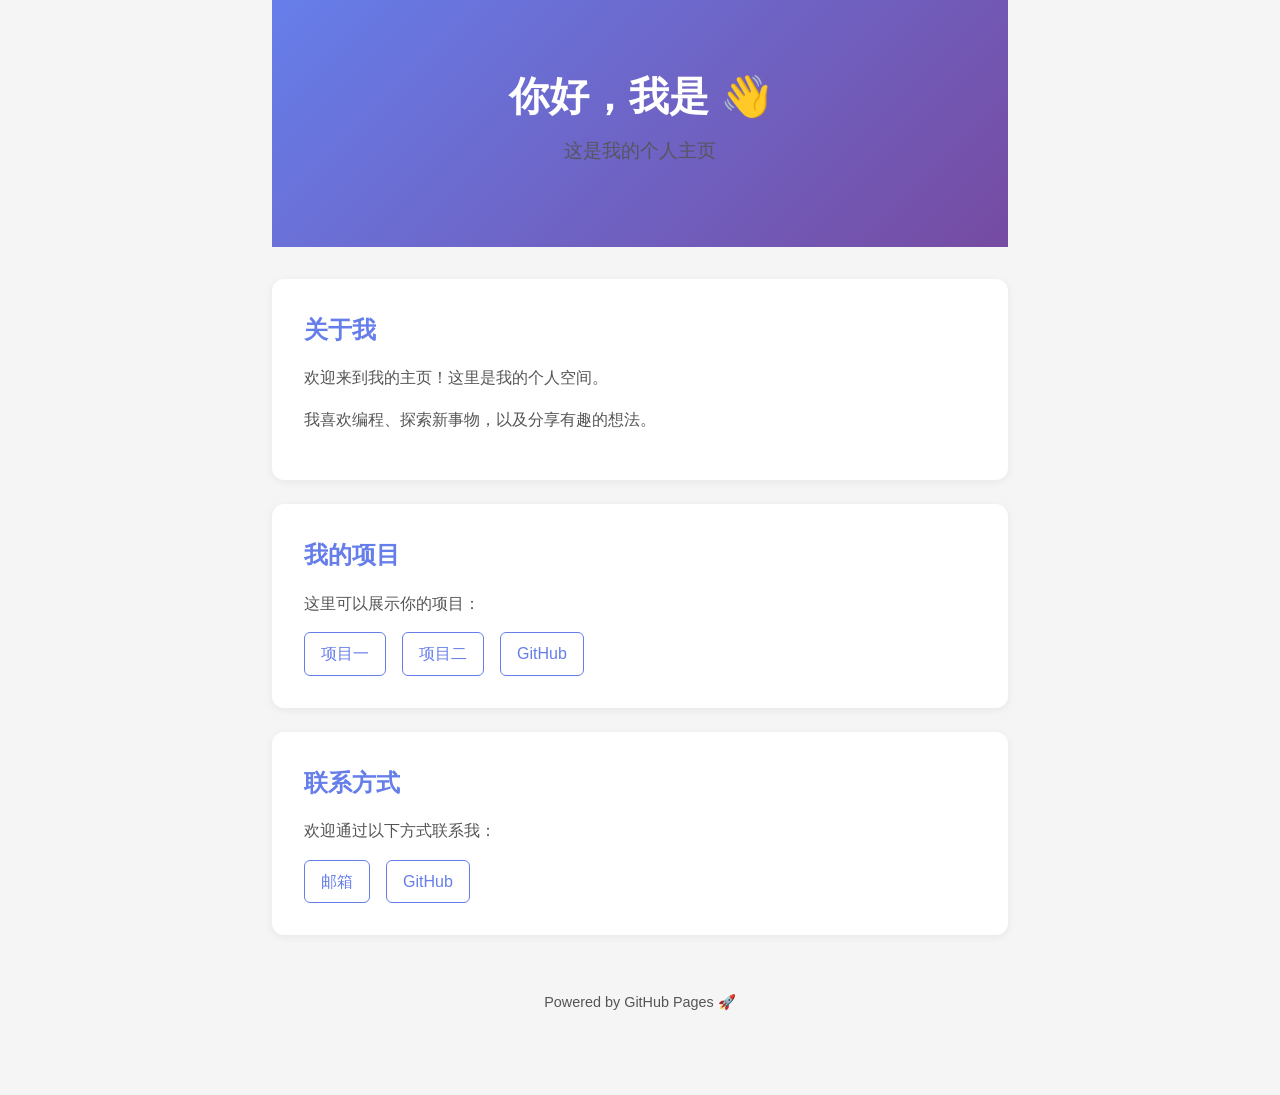
==== index.html @ f35cd4cd "Add index.html" ====
<!DOCTYPE html>
<html lang="zh-CN">
<head>
    <meta charset="UTF-8">
    <meta name="viewport" content="width=device-width, initial-scale=1.0">
    <title>我的个人主页</title>
    <link rel="stylesheet" href="style.css">
</head>
<body>
    <div class="container">
        <header>
            <h1>你好，我是 👋</h1>
            <p class="subtitle">这是我的个人主页</p>
        </header>

        <section>
            <h2>关于我</h2>
            <p>欢迎来到我的主页！这里是我的个人空间。</p>
            <p>我喜欢编程、探索新事物，以及分享有趣的想法。</p>
        </section>

        <section>
            <h2>我的项目</h2>
            <p>这里可以展示你的项目：</p>
            <div class="links">
                <a href="#">项目一</a>
                <a href="#">项目二</a>
                <a href="#">GitHub</a>
            </div>
        </section>

        <section>
            <h2>联系方式</h2>
            <p>欢迎通过以下方式联系我：</p>
            <div class="links">
                <a href="mailto:your@email.com">邮箱</a>
                <a href="https://github.com/3371489998-crypto">GitHub</a>
            </div>
        </section>

        <footer>
            <p>Powered by GitHub Pages 🚀</p>
        </footer>
    </div>
</body>
</html>
---- style.css ----
* { margin: 0; padding: 0; box-sizing: border-box; }

body {
    font-family: -apple-system, BlinkMacSystemFont, 'Segoe UI', Roboto, Oxygen, Ubuntu, sans-serif;
    line-height: 1.6;
    color: #333;
    background: #f5f5f5;
}

.container {
    max-width: 800px;
    margin: 0 auto;
    padding: 2rem;
}

header {
    text-align: center;
    padding: 4rem 2rem;
    background: linear-gradient(135deg, #667eea 0%, #764ba2 100%);
    color: white;
    margin: -2rem -2rem 2rem;
    max-width: calc(800px + 4rem);
    margin-left: auto;
    margin-right: auto;
}

h1 {
    font-size: 2.5rem;
    margin-bottom: 0.5rem;
    font-weight: 700;
}

.subtitle {
    font-size: 1.2rem;
    opacity: 0.9;
}

section {
    background: white;
    border-radius: 12px;
    padding: 2rem;
    margin-bottom: 1.5rem;
    box-shadow: 0 2px 8px rgba(0,0,0,0.06);
}

h2 {
    color: #667eea;
    margin-bottom: 1rem;
    font-size: 1.5rem;
}

p {
    margin-bottom: 1rem;
    color: #555;
}

.links {
    display: flex;
    gap: 1rem;
    flex-wrap: wrap;
    margin-top: 1rem;
}

a {
    color: #667eea;
    text-decoration: none;
    padding: 0.5rem 1rem;
    border: 1px solid #667eea;
    border-radius: 6px;
    transition: all 0.2s;
}

a:hover {
    background: #667eea;
    color: white;
}

footer {
    text-align: center;
    padding: 2rem;
    color: #999;
    font-size: 0.9rem;
}

@media (max-width: 600px) {
    .container { padding: 1rem; }
    header { padding: 2rem 1rem; }
    h1 { font-size: 1.8rem; }
}
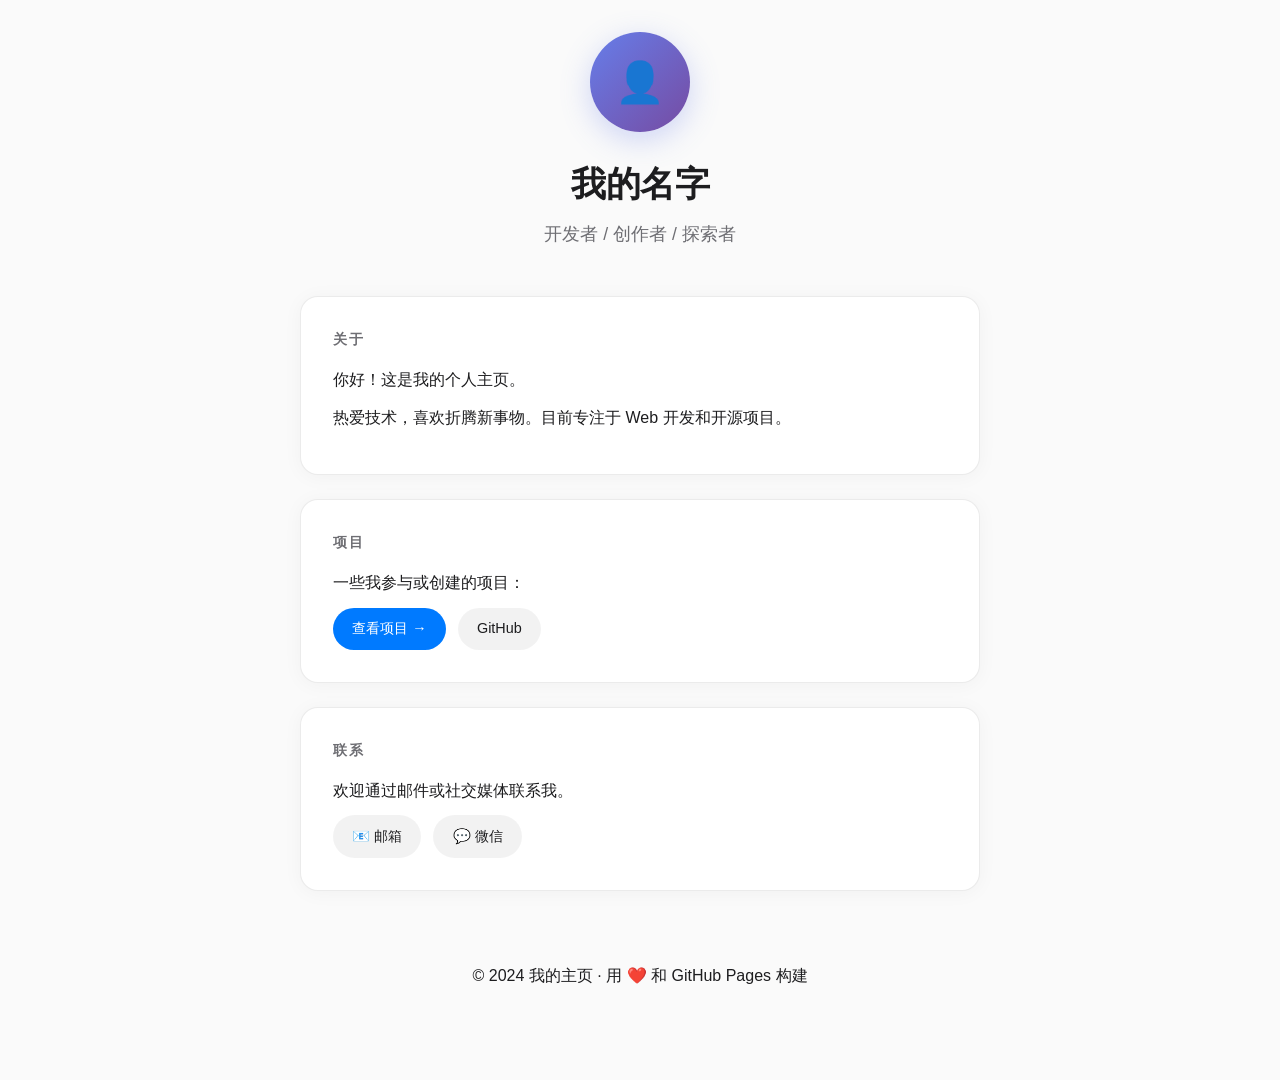
==== commit 7d5e5389: "Update index.html: Apple-style minimal design" ====
--- a/index.html
+++ b/index.html
@@ -3,43 +3,44 @@
 <head>
     <meta charset="UTF-8">
     <meta name="viewport" content="width=device-width, initial-scale=1.0">
-    <title>我的个人主页</title>
+    <meta name="description" content="个人主页">
+    <title>我的主页</title>
     <link rel="stylesheet" href="style.css">
 </head>
 <body>
     <div class="container">
         <header>
-            <h1>你好，我是 👋</h1>
-            <p class="subtitle">这是我的个人主页</p>
+            <div class="avatar">👤</div>
+            <h1>我的名字</h1>
+            <p class="subtitle">开发者 / 创作者 / 探索者</p>
         </header>
 
-        <section>
-            <h2>关于我</h2>
-            <p>欢迎来到我的主页！这里是我的个人空间。</p>
-            <p>我喜欢编程、探索新事物，以及分享有趣的想法。</p>
+        <section class="card">
+            <h2>关于</h2>
+            <p>你好！这是我的个人主页。</p>
+            <p>热爱技术，喜欢折腾新事物。目前专注于 Web 开发和开源项目。</p>
         </section>
 
-        <section>
-            <h2>我的项目</h2>
-            <p>这里可以展示你的项目：</p>
+        <section class="card">
+            <h2>项目</h2>
+            <p>一些我参与或创建的项目：</p>
             <div class="links">
-                <a href="#">项目一</a>
-                <a href="#">项目二</a>
-                <a href="#">GitHub</a>
+                <a href="#" class="btn btn-primary">查看项目 →</a>
+                <a href="https://github.com/3371489998-crypto" class="btn btn-secondary">GitHub</a>
             </div>
         </section>
 
-        <section>
-            <h2>联系方式</h2>
-            <p>欢迎通过以下方式联系我：</p>
+        <section class="card">
+            <h2>联系</h2>
+            <p>欢迎通过邮件或社交媒体联系我。</p>
             <div class="links">
-                <a href="mailto:your@email.com">邮箱</a>
-                <a href="https://github.com/3371489998-crypto">GitHub</a>
+                <a href="mailto:your@email.com" class="btn btn-secondary">📧 邮箱</a>
+                <a href="#" class="btn btn-secondary">💬 微信</a>
             </div>
         </section>
 
         <footer>
-            <p>Powered by GitHub Pages 🚀</p>
+            <p>© 2024 我的主页 · 用 ❤️ 和 GitHub Pages 构建</p>
         </footer>
     </div>
 </body>
--- a/style.css
+++ b/style.css
@@ -1,89 +1,134 @@
 * { margin: 0; padding: 0; box-sizing: border-box; }
 
+:root {
+    --bg: #fafafa;
+    --card: #ffffff;
+    --text: #1d1d1f;
+    --secondary: #6e6e73;
+    --accent: #007aff;
+    --accent-hover: #0056b3;
+    --border: rgba(0,0,0,0.08);
+    --shadow: 0 2px 20px rgba(0,0,0,0.04);
+    --radius: 18px;
+}
+
 body {
-    font-family: -apple-system, BlinkMacSystemFont, 'Segoe UI', Roboto, Oxygen, Ubuntu, sans-serif;
+    font-family: -apple-system, BlinkMacSystemFont, 'SF Pro Display', 'Segoe UI', Roboto, sans-serif;
     line-height: 1.6;
-    color: #333;
-    background: #f5f5f5;
+    color: var(--text);
+    background: var(--bg);
+    -webkit-font-smoothing: antialiased;
+    padding: 2rem 1rem;
 }
 
 .container {
-    max-width: 800px;
+    max-width: 680px;
     margin: 0 auto;
-    padding: 2rem;
 }
 
 header {
     text-align: center;
-    padding: 4rem 2rem;
-    background: linear-gradient(135deg, #667eea 0%, #764ba2 100%);
+    margin-bottom: 3rem;
+}
+
+.avatar {
+    width: 100px;
+    height: 100px;
+    border-radius: 50%;
+    background: linear-gradient(135deg, #667eea, #764ba2);
+    margin: 0 auto 1.5rem;
+    display: flex;
+    align-items: center;
+    justify-content: center;
+    font-size: 2.5rem;
     color: white;
-    margin: -2rem -2rem 2rem;
-    max-width: calc(800px + 4rem);
-    margin-left: auto;
-    margin-right: auto;
+    box-shadow: 0 8px 30px rgba(102, 126, 234, 0.3);
 }
 
 h1 {
-    font-size: 2.5rem;
+    font-size: 2.2rem;
+    font-weight: 700;
+    letter-spacing: -0.5px;
     margin-bottom: 0.5rem;
-    font-weight: 700;
 }
 
 .subtitle {
-    font-size: 1.2rem;
-    opacity: 0.9;
+    font-size: 1.1rem;
+    color: var(--secondary);
+    font-weight: 400;
 }
 
-section {
-    background: white;
-    border-radius: 12px;
+.card {
+    background: var(--card);
+    border-radius: var(--radius);
     padding: 2rem;
     margin-bottom: 1.5rem;
-    box-shadow: 0 2px 8px rgba(0,0,0,0.06);
+    box-shadow: var(--shadow);
+    border: 1px solid var(--border);
 }
 
 h2 {
-    color: #667eea;
+    font-size: 0.85rem;
+    text-transform: uppercase;
+    letter-spacing: 1.5px;
+    color: var(--secondary);
     margin-bottom: 1rem;
-    font-size: 1.5rem;
+    font-weight: 600;
 }
 
 p {
-    margin-bottom: 1rem;
-    color: #555;
+    color: var(--text);
+    margin-bottom: 0.75rem;
+    font-size: 1rem;
 }
 
 .links {
     display: flex;
-    gap: 1rem;
+    gap: 0.75rem;
     flex-wrap: wrap;
-    margin-top: 1rem;
 }
 
-a {
-    color: #667eea;
+.btn {
+    display: inline-flex;
+    align-items: center;
+    gap: 0.5rem;
+    padding: 0.6rem 1.2rem;
+    border-radius: 99px;
+    font-size: 0.9rem;
+    font-weight: 500;
+    transition: all 0.2s ease;
     text-decoration: none;
-    padding: 0.5rem 1rem;
-    border: 1px solid #667eea;
-    border-radius: 6px;
-    transition: all 0.2s;
 }
 
-a:hover {
-    background: #667eea;
+.btn-primary {
+    background: var(--accent);
     color: white;
+}
+
+.btn-primary:hover {
+    background: var(--accent-hover);
+    transform: translateY(-1px);
+}
+
+.btn-secondary {
+    background: rgba(0,0,0,0.05);
+    color: var(--text);
+}
+
+.btn-secondary:hover {
+    background: rgba(0,0,0,0.08);
 }
 
 footer {
     text-align: center;
-    padding: 2rem;
-    color: #999;
-    font-size: 0.9rem;
+    padding: 3rem 1rem;
+    color: var(--secondary);
+    font-size: 0.85rem;
 }
 
-@media (max-width: 600px) {
-    .container { padding: 1rem; }
-    header { padding: 2rem 1rem; }
+@media (max-width: 480px) {
+    body { padding: 1rem 0.75rem; }
+    .card { padding: 1.5rem; }
     h1 { font-size: 1.8rem; }
+    .avatar { width: 80px; height: 80px; font-size: 2rem; }
 }
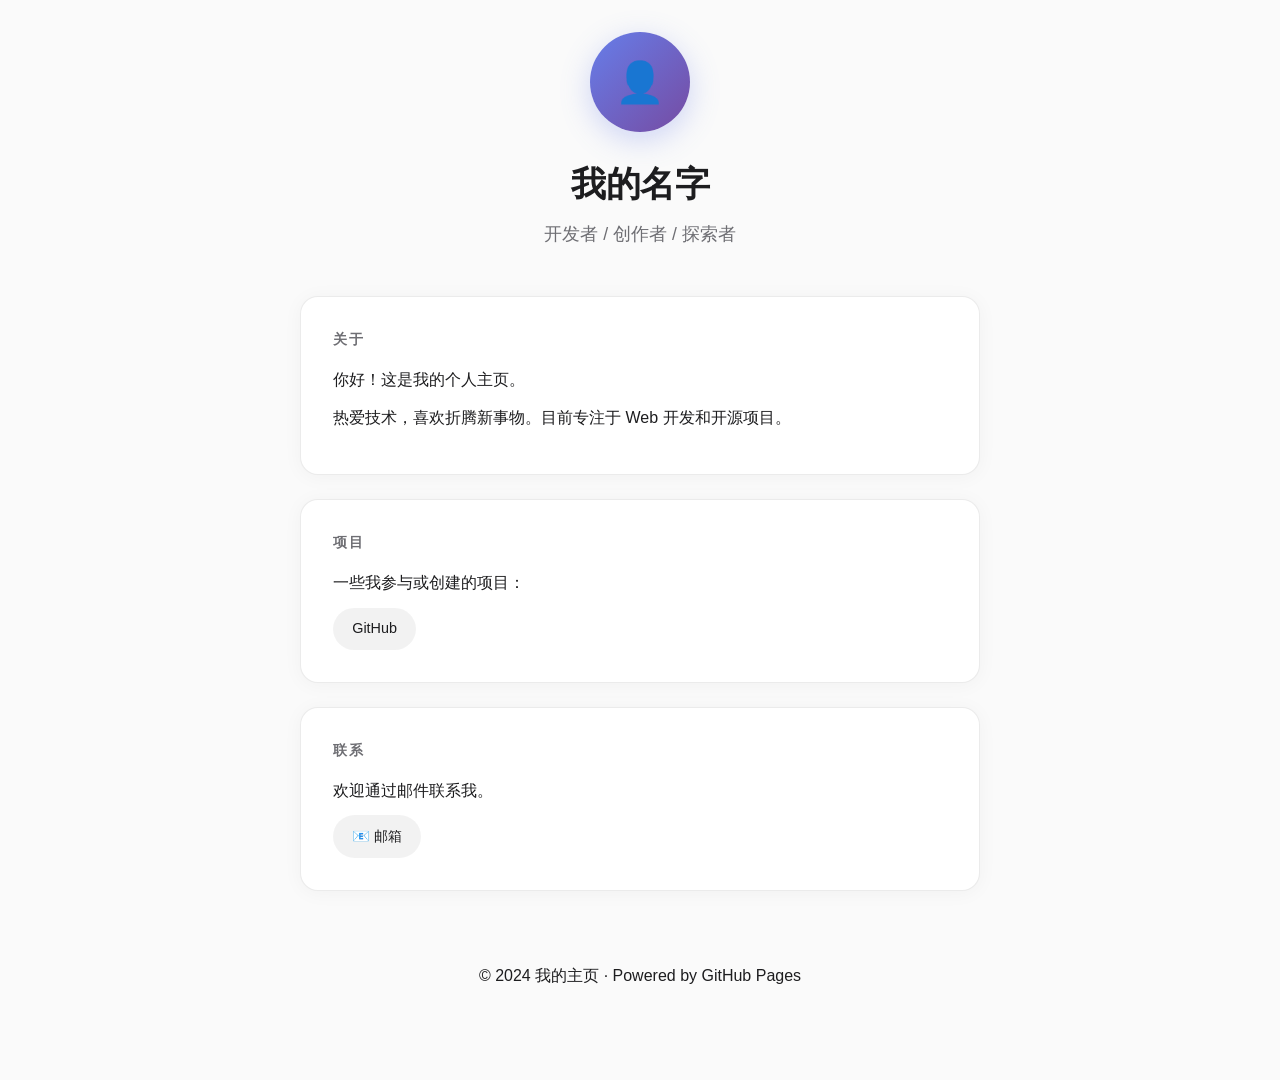
==== commit 407ef617: "Update index.html: Apple-style minimal design" ====
--- a/index.html
+++ b/index.html
@@ -25,22 +25,20 @@
             <h2>项目</h2>
             <p>一些我参与或创建的项目：</p>
             <div class="links">
-                <a href="#" class="btn btn-primary">查看项目 →</a>
                 <a href="https://github.com/3371489998-crypto" class="btn btn-secondary">GitHub</a>
             </div>
         </section>
 
         <section class="card">
             <h2>联系</h2>
-            <p>欢迎通过邮件或社交媒体联系我。</p>
+            <p>欢迎通过邮件联系我。</p>
             <div class="links">
                 <a href="mailto:your@email.com" class="btn btn-secondary">📧 邮箱</a>
-                <a href="#" class="btn btn-secondary">💬 微信</a>
             </div>
         </section>
 
         <footer>
-            <p>© 2024 我的主页 · 用 ❤️ 和 GitHub Pages 构建</p>
+            <p>© 2024 我的主页 · Powered by GitHub Pages</p>
         </footer>
     </div>
 </body>
--- a/style.css
+++ b/style.css
@@ -1,5 +1,4 @@
 * { margin: 0; padding: 0; box-sizing: border-box; }
-
 :root {
     --bg: #fafafa;
     --card: #ffffff;
@@ -11,7 +10,6 @@
     --shadow: 0 2px 20px rgba(0,0,0,0.04);
     --radius: 18px;
 }
-
 body {
     font-family: -apple-system, BlinkMacSystemFont, 'SF Pro Display', 'Segoe UI', Roboto, sans-serif;
     line-height: 1.6;
@@ -20,112 +18,40 @@
     -webkit-font-smoothing: antialiased;
     padding: 2rem 1rem;
 }
-
-.container {
-    max-width: 680px;
-    margin: 0 auto;
-}
-
-header {
-    text-align: center;
-    margin-bottom: 3rem;
-}
-
+.container { max-width: 680px; margin: 0 auto; }
+header { text-align: center; margin-bottom: 3rem; }
 .avatar {
-    width: 100px;
-    height: 100px;
-    border-radius: 50%;
+    width: 100px; height: 100px; border-radius: 50%;
     background: linear-gradient(135deg, #667eea, #764ba2);
     margin: 0 auto 1.5rem;
-    display: flex;
-    align-items: center;
-    justify-content: center;
-    font-size: 2.5rem;
-    color: white;
+    display: flex; align-items: center; justify-content: center;
+    font-size: 2.5rem; color: white;
     box-shadow: 0 8px 30px rgba(102, 126, 234, 0.3);
 }
-
-h1 {
-    font-size: 2.2rem;
-    font-weight: 700;
-    letter-spacing: -0.5px;
-    margin-bottom: 0.5rem;
+h1 { font-size: 2.2rem; font-weight: 700; letter-spacing: -0.5px; margin-bottom: 0.5rem; }
+.subtitle { font-size: 1.1rem; color: var(--secondary); font-weight: 400; }
+.card {
+    background: var(--card); border-radius: var(--radius);
+    padding: 2rem; margin-bottom: 1.5rem;
+    box-shadow: var(--shadow); border: 1px solid var(--border);
 }
-
-.subtitle {
-    font-size: 1.1rem;
-    color: var(--secondary);
-    font-weight: 400;
+h2 {
+    font-size: 0.85rem; text-transform: uppercase; letter-spacing: 1.5px;
+    color: var(--secondary); margin-bottom: 1rem; font-weight: 600;
 }
-
-.card {
-    background: var(--card);
-    border-radius: var(--radius);
-    padding: 2rem;
-    margin-bottom: 1.5rem;
-    box-shadow: var(--shadow);
-    border: 1px solid var(--border);
+p { color: var(--text); margin-bottom: 0.75rem; font-size: 1rem; }
+.links { display: flex; gap: 0.75rem; flex-wrap: wrap; }
+.btn {
+    display: inline-flex; align-items: center; gap: 0.5rem;
+    padding: 0.6rem 1.2rem; border-radius: 99px;
+    font-size: 0.9rem; font-weight: 500;
+    transition: all 0.2s ease; text-decoration: none;
 }
-
-h2 {
-    font-size: 0.85rem;
-    text-transform: uppercase;
-    letter-spacing: 1.5px;
-    color: var(--secondary);
-    margin-bottom: 1rem;
-    font-weight: 600;
-}
-
-p {
-    color: var(--text);
-    margin-bottom: 0.75rem;
-    font-size: 1rem;
-}
-
-.links {
-    display: flex;
-    gap: 0.75rem;
-    flex-wrap: wrap;
-}
-
-.btn {
-    display: inline-flex;
-    align-items: center;
-    gap: 0.5rem;
-    padding: 0.6rem 1.2rem;
-    border-radius: 99px;
-    font-size: 0.9rem;
-    font-weight: 500;
-    transition: all 0.2s ease;
-    text-decoration: none;
-}
-
-.btn-primary {
-    background: var(--accent);
-    color: white;
-}
-
-.btn-primary:hover {
-    background: var(--accent-hover);
-    transform: translateY(-1px);
-}
-
-.btn-secondary {
-    background: rgba(0,0,0,0.05);
-    color: var(--text);
-}
-
-.btn-secondary:hover {
-    background: rgba(0,0,0,0.08);
-}
-
-footer {
-    text-align: center;
-    padding: 3rem 1rem;
-    color: var(--secondary);
-    font-size: 0.85rem;
-}
-
+.btn-primary { background: var(--accent); color: white; }
+.btn-primary:hover { background: var(--accent-hover); transform: translateY(-1px); }
+.btn-secondary { background: rgba(0,0,0,0.05); color: var(--text); }
+.btn-secondary:hover { background: rgba(0,0,0,0.08); }
+footer { text-align: center; padding: 3rem 1rem; color: var(--secondary); font-size: 0.85rem; }
 @media (max-width: 480px) {
     body { padding: 1rem 0.75rem; }
     .card { padding: 1.5rem; }
